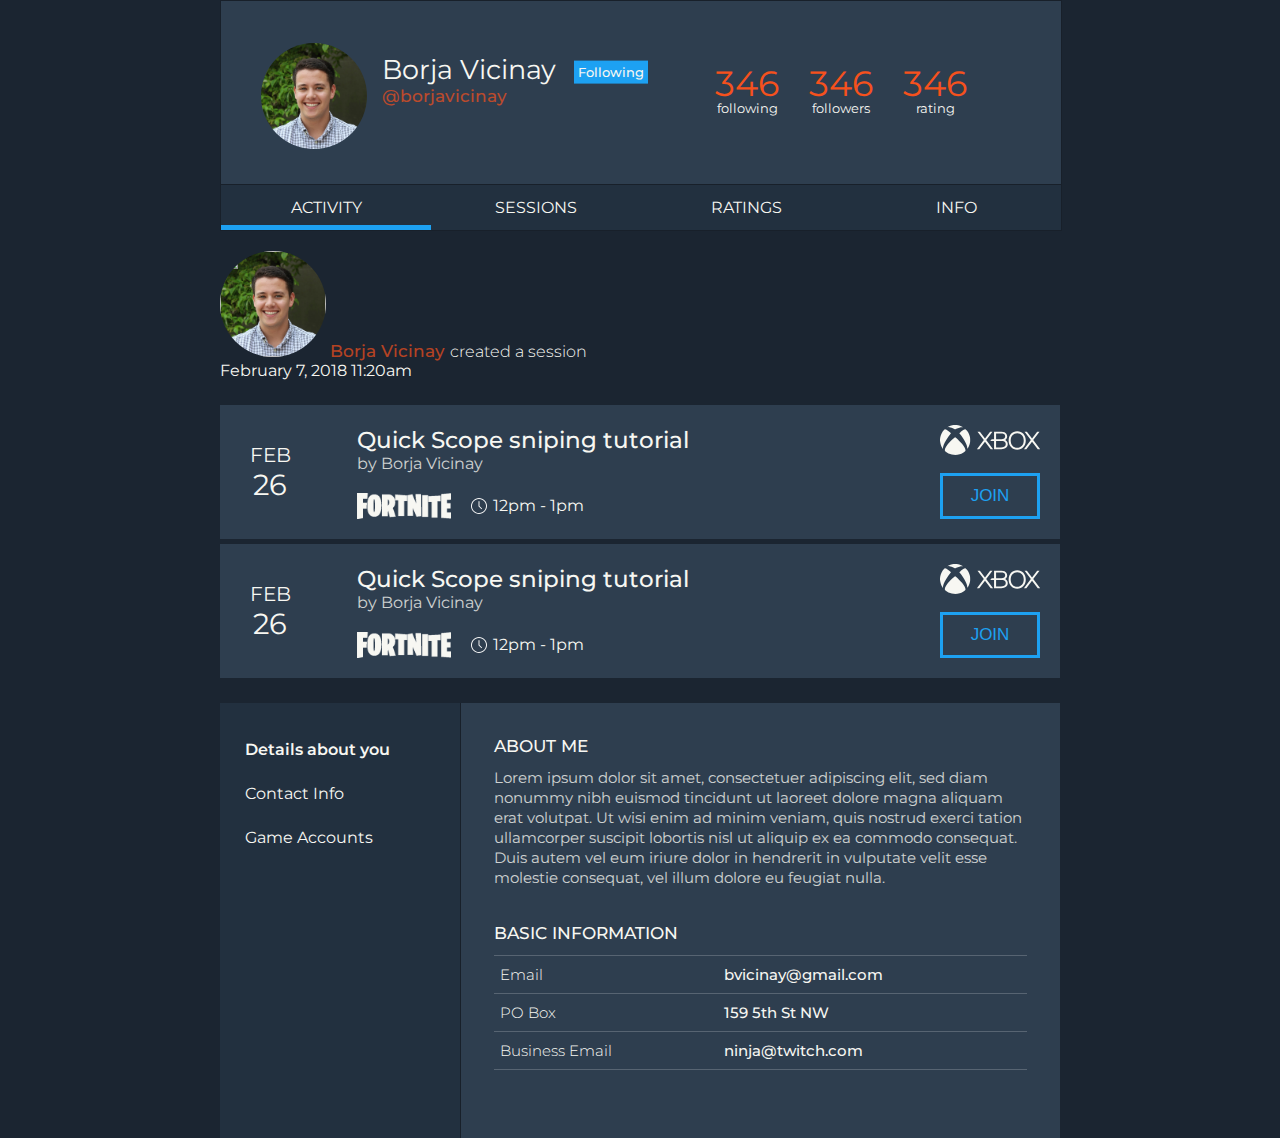
==== profile/profile.html @ 79396b22 "Fixed game session card" ====
<!doctype html>
<html>
<head>
<meta charset="utf-8">
<link rel="stylesheet" href="profile.css" type="text/css">
<link href="https://fonts.googleapis.com/css?family=Roboto:300,400,500,700" rel="stylesheet">
<link href="https://fonts.googleapis.com/css?family=Montserrat:300,400,500,600" rel="stylesheet">
<title>Profile</title>
</head>

<body id="profile-header">
<div id="header">
    <div id="overview">
        <div class="headshot"></div>
        <div id="basic-details"> <span class="name">Borja Vicinay</span>
            <div class="following-btn">Following</div>
            <br>
            <span class="username">@borjavicinay</span> </div>
        <div id="user-stats">
            <div class="stat-item"><span id="following" class="stat">346</span><br>
                <label>following</label>
            </div>
            <div class="stat-item"><span id="followers" class="stat">346</span><br>
                <label>followers</label>
            </div>
            <div class="stat-item"><span id="rating" class="stat">346</span><br>
                <label>rating</label>
            </div>
        </div>
    </div>
    <div id="tabs">
        <div class="tab tab-active">Activity</div>
        <div class="tab">Sessions</div>
        <div class="tab">Ratings</div>
        <div class="tab">Info</div>
    </div>
</div>
<div class="section" id="activity">
    <div class="activity-card">
        <div class="card-header">
           <img src="PROFILE PIC" class="headshot" alt="">
           <span class="title"><a class="username">Borja Vicinay </a> created a session</span><br>
           <span class="timestamp">February 7, 2018  11:20am</span>
        </div>
        
    </div>
</div>

<div class="section" id="sessions">
    <div class="session-card">
       <div class="date-area">
           <span class="month">Feb</span>
           <span class="day">26</span>
       </div>
       <div class="main-area">
           <span class="title">Quick Scope sniping tutorial</span><br>
           <span class="user">by Borja Vicinay</span>
           <div class="rating"></div>
           <div class="bottom-details">
               <img src="fortnite_logo.png" alt=""><div class="time"><img src="clock.svg" alt=""><span>12pm - 1pm</span> </div>
           </div>
       </div>
       <div class="join-area">
           <img src="xbox_logo.svg" alt="">
           <button>Join</button>
       </div>
    </div>
    <div class="session-card">
       <div class="date-area">
           <span class="month">Feb</span>
           <span class="day">26</span>
       </div>
       <div class="main-area">
           <span class="title">Quick Scope sniping tutorial</span><br>
           <span class="user">by Borja Vicinay</span>
           <div class="rating"></div>
           <div class="bottom-details">
               <img src="fortnite_logo.png" alt=""><div class="time"><img src="clock.svg" alt=""><span>12pm - 1pm</span> </div>
           </div>
       </div>
       <div class="join-area">
           <img src="xbox_logo.svg" alt="">
           <button>Join</button>
       </div>
    </div>
</div>
<div class="section" id="info">
    <div class="sidemenu">
        <a id="details-btn" class="menu-active" onclick="menuShow(this.id)">Details about you</a>
        <a id="contact-info-btn" onclick="menuShow(this.id)">Contact Info</a>
        <a id="game-accounts-btn" onclick="menuShow(this.id)">Game Accounts</a>
    </div>
    <div class="content-card" id="details">
        <div class="segment">
            <span class="title">About Me</span>
            <p>Lorem ipsum dolor sit amet, consectetuer adipiscing elit, sed diam nonummy nibh euismod tincidunt ut laoreet dolore magna aliquam erat volutpat. Ut wisi enim ad minim veniam, quis nostrud exerci tation ullamcorper suscipit lobortis nisl ut aliquip ex ea commodo consequat. Duis autem vel eum iriure dolor in hendrerit in vulputate velit esse molestie consequat, vel illum dolore eu feugiat nulla.</p>
        </div>
        <div class="segment">
            <span class="title">Basic Information</span>
            <table>
                <tbody>
                    <tr>
                        <td>Email</td>
                        <td>bvicinay@gmail.com</td>
                    </tr>
                    <tr>
                        <td>PO Box</td>
                        <td>159 5th St NW</td>
                    </tr>
                    <tr>
                        <td>Business Email</td>
                        <td>ninja@twitch.com</td>
                    </tr>
                </tbody>
            </table>
        </div>
    </div>
    <div class="content-card hide" id="contact-info">
        <div class="segment">
            <span class="title">Contact</span>
            <table>
                <tbody>
                    <tr>
                        <td>Date of Birth</td>
                        <td>04/16/1998</td>
                    </tr>
                    <tr>
                        <td>Age</td>
                        <td>19</td>
                    </tr>
                    <tr>
                        <td>Gender</td>
                        <td>Male</td>
                    </tr>
                    <tr>
                        <td>Time Zone</td>
                        <td>US East (EST)</td>
                    </tr>
                </tbody>
            </table>
        </div>
        <div class="segment">
            <span class="title">Social</span>
            <table>
                <tbody>
                    <tr>
                        <td>Twitch</td>
                        <td>Borja Vicinay</td>
                    </tr>
                    <tr>
                        <td>Youtube</td>
                        <td>Fortnite Streaming</td>
                    </tr>
                    <tr>
                        <td>Twitter</td>
                        <td>@bvicinay</td>
                    </tr>
                </tbody>
            </table>
        </div>
    </div>
        <div class="content-card hide" id="game-accounts">
        <div class="segment">
            <span class="title">Accounts</span>
            <p>Account card here</p>
            <p>Account card here</p>
            <p>Account card here</p>
        </div>
    </div>
</div>
<script type="text/javascript">
    // About Section Sidemenu script
    var currSection = "details";
    function menuShow(btnId) {
        var id = btnId.substring(0, btnId.length-4);
        console.log(id);
        document.getElementById(currSection).classList.add("hide");
        document.getElementById(currSection + "-btn").classList.remove("menu-active");
        document.getElementById(id).classList.remove("hide");
        document.getElementById(btnId).classList.add("menu-active");
        currSection = id;        
    }
</script>
</body>

</html>
---- profile/profile.css ----
@charset "utf-8";
/* CSS Document */

* {
    border: 0px red solid;
}

body {
    background-color: #1B2531;
    color: #F7F7F2;
    font-family: "Montserrat", sans-serif;
}

#profile-header {
    margin: 0px auto;
    width: 840px;
    
}
#profile-header #overview {
    width: 100%;
    display: flex;
    flex-direction: row;
    flex-wrap: nowrap;
    justify-content: flex-start;
    background-color: #2E3E4F;
    border: 1px #18202A solid;
    
}

#profile-header #overview .headshot {
    margin: 42px 15px 35px 40px;
    display: inline-block;
    order: 0;
    
}
#profile-header #overview #basic-details{
    order: 1;
    margin-top: 52px;
}

#profile-header #overview #user-stats {
    order: 2;
    display: inline-block;
    align-self: center;
    padding: 0px 20px;
    margin-left: 30px;
}
.stat-item {
    display: inline-block;
    margin: 0px 10px;
    width: 70px;
    height: auto;
}
.stat-item .stat {
    font-size: 35px;
    color: #F6511D;
    text-align: center;
    width: 100%;
    display: inline-block;
    
}
.stat-item label {
    font-size: 13px;
    text-align: center;
    position: relative;
    top: -7px;
    width: 100%;
    display: inline-block;
}
.name {
    font-size: 27px;
    margin-right: 10px;
}
.username {
    font-size: 17px;
    font-weight: 500;
    opacity: 0.7;
}

.headshot {
    width: 106px;
    height: 106px;
    border-radius: 53px;
    background-image: url(Jason%20Davis%20headshot.jpg);
    background-size: contain;
}
.following-btn {
    padding: 5px;
    color: #F7F7F2;
    font-weight: 500;
    display: inline-block;
    background-color: #1DA1F2;
    margin: 0px 5px;
    zoom: 0.8;
    transform: translateY(-3px);
}

#profile-header #tabs {
    width: 100%;
    height: 45px;
    background-color: #22303F;
    border: 1px #18202A solid;
    border-top: 0px black solid;
    display: flex;
    justify-content: space-between;
}
.tab {
    display: block;
    text-transform: uppercase;
    width: 210px;
    height: 45px;
    text-align: center;
    line-height: 45px;
    vertical-align: middle;
}
.tab-active {
    /**outline: 5px #1DA1F2 solid;
    outline-offset: -5px;*/
    box-shadow: inset 0px -5px 0px 0px #1DA1F2;
}
.section {
    margin-top: 20px;
    background-color: transparent;
    width: 840px;
    border: 0px #18202A solid;
    overflow: hidden;
    
}
#info {
    display: flex;
    background-color: #2E3E4F;
}
.sidemenu {
    width: 240px;
    background-color: #22303F;
    border-right: 1px #18202A solid;
    padding: 17px 0px;
    order: 0;
}
.sidemenu a {
    display: block;
    padding: 5px 25px;
    cursor: pointer;
    margin: 15px 0px;

}
.menu-active {
    font-weight: 600;
    
}
.content-card {
    padding: 33px;
    width: 533px;
    display: inline-block;
    order: 1;
}
.segment {
    padding: 0px 0px 35px 0px;
    
}
.segment .title {
    text-transform: uppercase;
    font-size: 17px;
    display: block;
    margin-bottom: 12px;
    font-weight: 500;
}
.segment p {
    font-size:15px;
    opacity: 0.8;
    margin: 0px 0px;
    line-height: 20px;
}
table {
    width: 100%;
    border-collapse: collapse;
    font-size: 15px;
}
table td {
    border-top: 0.2px rgba(255,255,255, 0.2) solid;
    border-bottom: 0.2px rgba(255,255,255, 0.2) solid;
    padding: 9px 6px;
}
table td:first-child {
    font-weight: 300;
}
table td:nth-child(2) {
    font-weight:500;
}
.hide {
    display: none;
}
.session-card {
    height: auto;
    width: 100%;
    background-color: #2E3E4F;
    border: #2E3E4F;
    display: flex;
    flex-direction: row;
    padding: 20px;
    justify-content: space-between;
    align-items: center;
    margin: 5px 0px;
    box-sizing: border-box;
    
}
.session-card>div {
    border: 0px red solid;
}
.date-area {
    width: 60px;
    margin-right: 10px;
    height: 58px;
}
.date-area .month {
    text-transform: uppercase;
    font-size: 20px;
    display: block;
    text-align: center;
}
.date-area .day {
    display:block;
    font-size: 29px;
    text-align: center;
}

.session-card .title {
    font-size: 23px;
    font-weight: 500;
}
.session-card .user {
    font-size: 16px;
    opacity: 0.8;
}
.session-card .main-area {
    width: 67%;
}
.session-card button {
    border: 3px #1DA1F2 solid;
    padding: 10px 15px;
    text-transform: uppercase;
    background-color: transparent;
    color: #1DA1F2;
    font-weight: 500;
    font-size: 17px;
}
.session-card .bottom-details {
    margin-top: 20px;
    display: flex;
    align-items: center;
}
.session-card .bottom-details img {
    height: 26px;
    display: inline-block;
    opacity: 1;
    
}
.session-card .bottom-details .time {
    display: inline-flex;
    align-items: center;
    margin-left: 20px;
}
.session-card .bottom-details .time img  {
    float: left;
    height: 16px;
    margin-right: 6px;
}
.session-card .bottom-details .time span {
    float: left;
}
.session-card .join-area {
    display: flex;
    flex-direction: column;
    justify-content: space-between;
    height: 94px;
}
.session-card .join-area img {
    width: 100px;
}
.activity-card .title {
    font-weight: 300;
}
.username {
    color: #F6511D;
    font-weight: 500;
}
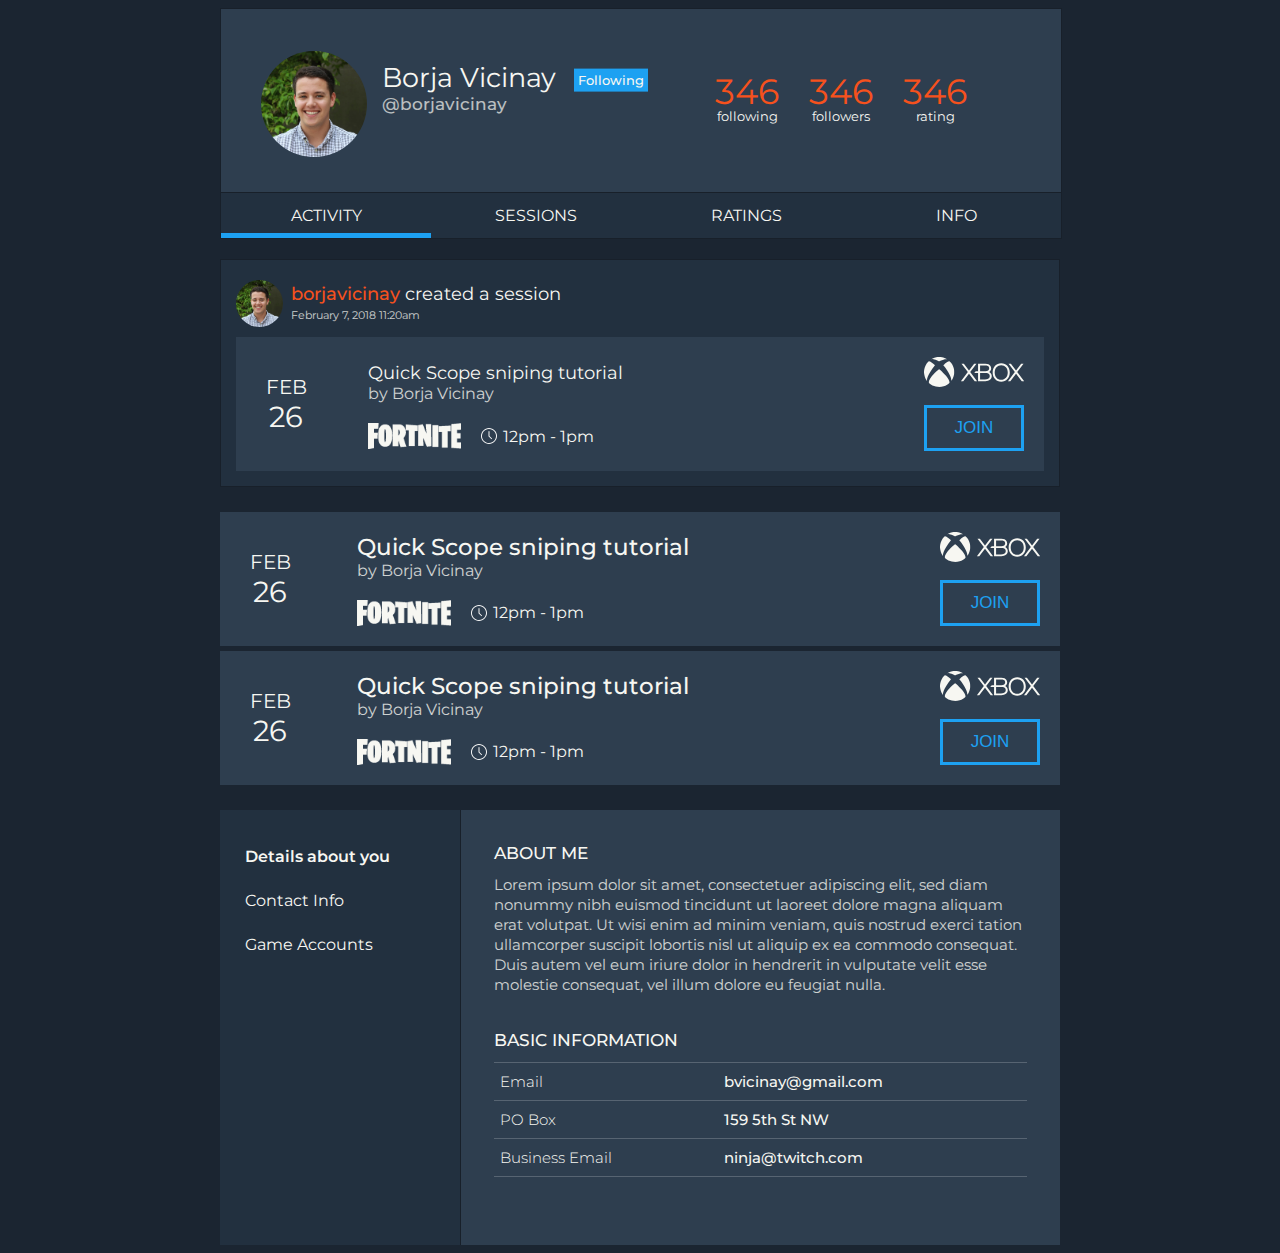
==== commit 0788ad2f: "Finished activity card" ====
--- a/profile/profile.html
+++ b/profile/profile.html
@@ -10,8 +10,7 @@
 
 <body id="profile-header">
 <div id="header">
-    <div id="overview">
-        <div class="headshot"></div>
+    <div id="overview"><img src="Jason Davis headshot.jpg" alt="" class="headshot">
         <div id="basic-details"> <span class="name">Borja Vicinay</span>
             <div class="following-btn">Following</div>
             <br>
@@ -37,66 +36,58 @@
 </div>
 <div class="section" id="activity">
     <div class="activity-card">
-        <div class="card-header">
-           <img src="PROFILE PIC" class="headshot" alt="">
-           <span class="title"><a class="username">Borja Vicinay </a> created a session</span><br>
-           <span class="timestamp">February 7, 2018  11:20am</span>
+        <div class="card-header"> <img src="Jason Davis headshot.jpg" class="headshot" alt=""> <span class="title"><a class="username">borjavicinay</a> created a session</span><br>
+            <span class="timestamp">February 7, 2018  11:20am</span> </div>
+        <div class="session-card">
+            <div class="date-area"> <span class="month">Feb</span> <span class="day">26</span> </div>
+            <div class="main-area"> <span class="title">Quick Scope sniping tutorial</span><br>
+                <span class="user">by Borja Vicinay</span>
+                <div class="rating"></div>
+                <div class="bottom-details"> <img src="fortnite_logo.png" alt="">
+                    <div class="time"><img src="clock.svg" alt=""><span>12pm - 1pm</span> </div>
+                </div>
+            </div>
+            <div class="join-area"> <img src="xbox_logo.svg" alt="">
+                <button>Join</button>
+            </div>
         </div>
-        
     </div>
 </div>
-
 <div class="section" id="sessions">
     <div class="session-card">
-       <div class="date-area">
-           <span class="month">Feb</span>
-           <span class="day">26</span>
-       </div>
-       <div class="main-area">
-           <span class="title">Quick Scope sniping tutorial</span><br>
-           <span class="user">by Borja Vicinay</span>
-           <div class="rating"></div>
-           <div class="bottom-details">
-               <img src="fortnite_logo.png" alt=""><div class="time"><img src="clock.svg" alt=""><span>12pm - 1pm</span> </div>
-           </div>
-       </div>
-       <div class="join-area">
-           <img src="xbox_logo.svg" alt="">
-           <button>Join</button>
-       </div>
+        <div class="date-area"> <span class="month">Feb</span> <span class="day">26</span> </div>
+        <div class="main-area"> <span class="title">Quick Scope sniping tutorial</span><br>
+            <span class="user">by Borja Vicinay</span>
+            <div class="rating"></div>
+            <div class="bottom-details"> <img src="fortnite_logo.png" alt="">
+                <div class="time"><img src="clock.svg" alt=""><span>12pm - 1pm</span> </div>
+            </div>
+        </div>
+        <div class="join-area"> <img src="xbox_logo.svg" alt="">
+            <button>Join</button>
+        </div>
     </div>
     <div class="session-card">
-       <div class="date-area">
-           <span class="month">Feb</span>
-           <span class="day">26</span>
-       </div>
-       <div class="main-area">
-           <span class="title">Quick Scope sniping tutorial</span><br>
-           <span class="user">by Borja Vicinay</span>
-           <div class="rating"></div>
-           <div class="bottom-details">
-               <img src="fortnite_logo.png" alt=""><div class="time"><img src="clock.svg" alt=""><span>12pm - 1pm</span> </div>
-           </div>
-       </div>
-       <div class="join-area">
-           <img src="xbox_logo.svg" alt="">
-           <button>Join</button>
-       </div>
+        <div class="date-area"> <span class="month">Feb</span> <span class="day">26</span> </div>
+        <div class="main-area"> <span class="title">Quick Scope sniping tutorial</span><br>
+            <span class="user">by Borja Vicinay</span>
+            <div class="rating"></div>
+            <div class="bottom-details"> <img src="fortnite_logo.png" alt="">
+                <div class="time"><img src="clock.svg" alt=""><span>12pm - 1pm</span> </div>
+            </div>
+        </div>
+        <div class="join-area"> <img src="xbox_logo.svg" alt="">
+            <button>Join</button>
+        </div>
     </div>
 </div>
 <div class="section" id="info">
-    <div class="sidemenu">
-        <a id="details-btn" class="menu-active" onclick="menuShow(this.id)">Details about you</a>
-        <a id="contact-info-btn" onclick="menuShow(this.id)">Contact Info</a>
-        <a id="game-accounts-btn" onclick="menuShow(this.id)">Game Accounts</a>
-    </div>
+    <div class="sidemenu"> <a id="details-btn" class="menu-active" onclick="menuShow(this.id)">Details about you</a> <a id="contact-info-btn" onclick="menuShow(this.id)">Contact Info</a> <a id="game-accounts-btn" onclick="menuShow(this.id)">Game Accounts</a> </div>
     <div class="content-card" id="details">
-        <div class="segment">
-            <span class="title">About Me</span>
+        <div class="segment"> <span class="title">About Me</span>
             <p>Lorem ipsum dolor sit amet, consectetuer adipiscing elit, sed diam nonummy nibh euismod tincidunt ut laoreet dolore magna aliquam erat volutpat. Ut wisi enim ad minim veniam, quis nostrud exerci tation ullamcorper suscipit lobortis nisl ut aliquip ex ea commodo consequat. Duis autem vel eum iriure dolor in hendrerit in vulputate velit esse molestie consequat, vel illum dolore eu feugiat nulla.</p>
         </div>
-        <div class="segment">
-            <span class="title">Basic Information</span>
+        <div class="segment"> <span class="title">Basic Information</span>
             <table>
                 <tbody>
                     <tr>
@@ -116,8 +107,7 @@
         </div>
     </div>
     <div class="content-card hide" id="contact-info">
-        <div class="segment">
-            <span class="title">Contact</span>
+        <div class="segment"> <span class="title">Contact</span>
             <table>
                 <tbody>
                     <tr>
@@ -139,8 +129,7 @@
                 </tbody>
             </table>
         </div>
-        <div class="segment">
-            <span class="title">Social</span>
+        <div class="segment"> <span class="title">Social</span>
             <table>
                 <tbody>
                     <tr>
@@ -159,9 +148,8 @@
             </table>
         </div>
     </div>
-        <div class="content-card hide" id="game-accounts">
-        <div class="segment">
-            <span class="title">Accounts</span>
+    <div class="content-card hide" id="game-accounts">
+        <div class="segment"><span class="title">Accounts</span>
             <p>Account card here</p>
             <p>Account card here</p>
             <p>Account card here</p>
@@ -182,5 +170,4 @@
     }
 </script>
 </body>
-
 </html>
--- a/profile/profile.css
+++ b/profile/profile.css
@@ -11,12 +11,12 @@
     font-family: "Montserrat", sans-serif;
 }
 
-#profile-header {
+#header {
     margin: 0px auto;
     width: 840px;
     
 }
-#profile-header #overview {
+#header #overview {
     width: 100%;
     display: flex;
     flex-direction: row;
@@ -27,18 +27,20 @@
     
 }
 
-#profile-header #overview .headshot {
+#header #overview .headshot {
     margin: 42px 15px 35px 40px;
     display: inline-block;
     order: 0;
-    
-}
-#profile-header #overview #basic-details{
+    width: 106px;
+    height: 106px;
+    
+}
+#header #overview #basic-details{
     order: 1;
     margin-top: 52px;
 }
 
-#profile-header #overview #user-stats {
+#header #overview #user-stats {
     order: 2;
     display: inline-block;
     align-self: center;
@@ -71,18 +73,14 @@
     font-size: 27px;
     margin-right: 10px;
 }
-.username {
+#header .username {
     font-size: 17px;
     font-weight: 500;
     opacity: 0.7;
 }
 
 .headshot {
-    width: 106px;
-    height: 106px;
-    border-radius: 53px;
-    background-image: url(Jason%20Davis%20headshot.jpg);
-    background-size: contain;
+    border-radius: 50%;    
 }
 .following-btn {
     padding: 5px;
@@ -119,7 +117,7 @@
     box-shadow: inset 0px -5px 0px 0px #1DA1F2;
 }
 .section {
-    margin-top: 20px;
+    margin: 20px auto 0px auto;
     background-color: transparent;
     width: 840px;
     border: 0px #18202A solid;
@@ -277,11 +275,37 @@
 .session-card .join-area img {
     width: 100px;
 }
+.activity-card {
+    background-color: #22303F;
+    border: 1px #18202A solid;
+    padding: 10px 15px;
+}
+.activity-card .card-header {
+    margin: 10px 0px;
+    height: 47px;
+}
 .activity-card .title {
-    font-weight: 300;
-}
-.username {
+    font-weight: 400;
+    font-size: 18px;
+    display: inline-block;
+    margin-top:3px;
+}
+.activity-card .username {
     color: #F6511D;
     font-weight: 500;
 }
-
+.activity-card .timestamp {
+    font-size: 11px;
+    font-weight: 400;
+    opacity: 0.8;
+    transform: translateY(-1px);
+    display: inline-block;
+}
+.activity-card .headshot {
+    height:47px;
+    width:47px;
+    display: block;
+    float:left;
+    margin-right: 8px;
+}
+
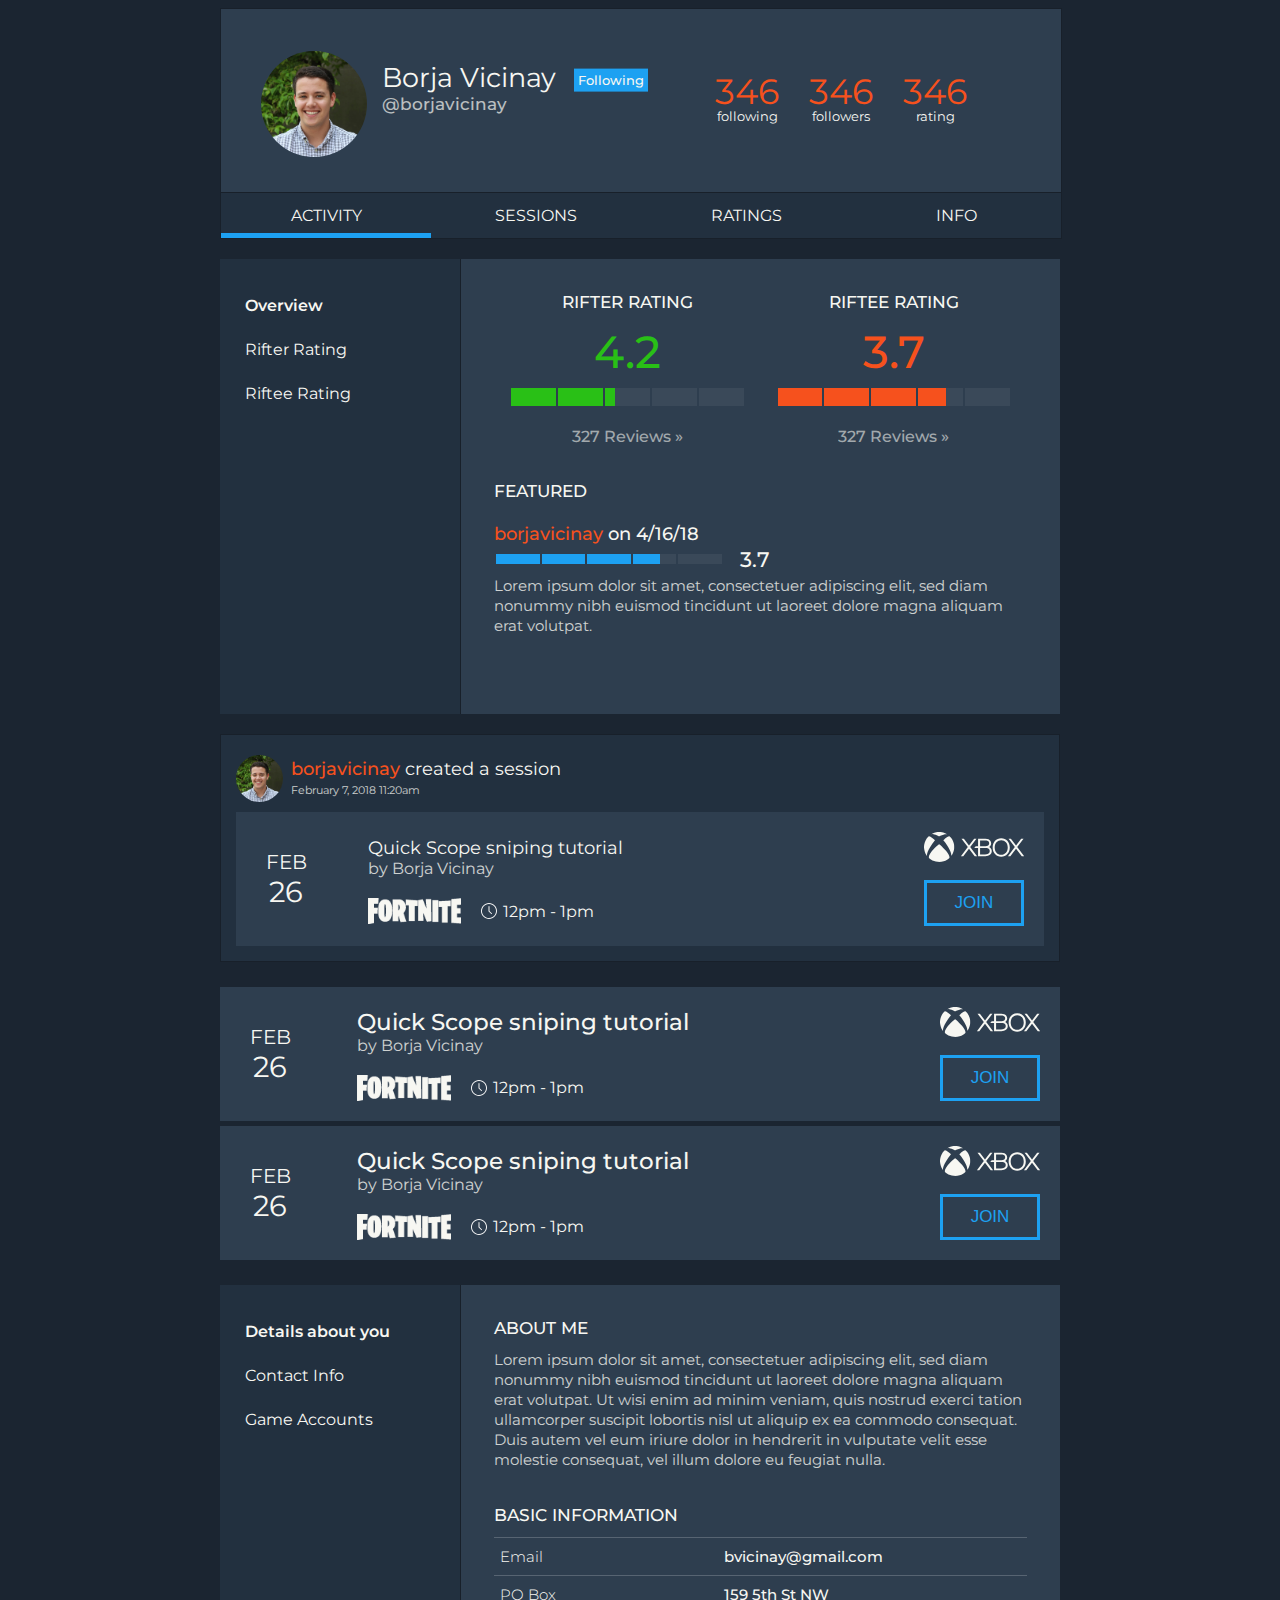
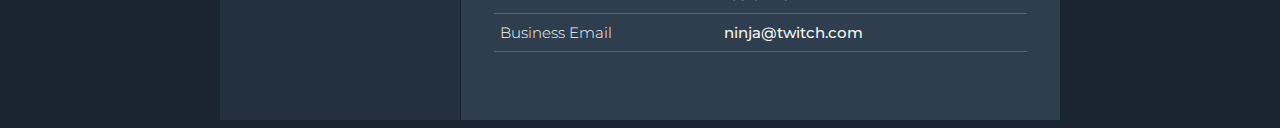
==== commit c782e99a: "Ratings page" ====
--- a/profile/profile.html
+++ b/profile/profile.html
@@ -28,10 +28,74 @@
         </div>
     </div>
     <div id="tabs">
-        <div class="tab tab-active">Activity</div>
-        <div class="tab">Sessions</div>
-        <div class="tab">Ratings</div>
-        <div class="tab">Info</div>
+        <div href="#activity" class="tab tab-active">Activity</div>
+        <div href="#sessions" class="tab">Sessions</div>
+        <div href="#ratings" class="tab">Ratings</div>
+        <div href="#info" class="tab">Info</div>
+    </div>
+</div>
+<div class="section" id="ratings">
+    <div class="sidemenu"> <a id="details-btn" class="menu-active" onclick="menuShow(this.id)">Overview</a> <a id="contact-info-btn" onclick="menuShow(this.id)">Rifter Rating</a> <a id="game-accounts-btn" onclick="menuShow(this.id)">Riftee Rating</a> </div>
+    <div class="content-card" id="details">
+        <div class="segment" id="overall-ratings">
+            <div class="rating-feature"> <span class="title">Rifter Rating</span>
+               <span class="big-score green">4.2</span>
+                <div class="rating-bar"> <span class="score green" >3.7</span>
+                    <div class="shadow"></div>
+                    <div class="fill green-bck" style="width: 45%;"></div>
+                    <table border="1">
+                        <tbody>
+                            <tr>
+                                <td></td>
+                                <td></td>
+                                <td></td>
+                                <td></td>
+                                <td></td>
+                            </tr>
+                        </tbody>
+                    </table>
+                </div>
+                <a href="" class="reviews-shortcut">327 Reviews »</a> </div>
+            <div class="rating-feature"> <span class="title">Riftee Rating</span>
+               <span class="big-score orange">3.7</span>
+                <div class="rating-bar"> <span class="score">3.7</span>
+                    <div class="shadow"></div>
+                    <div class="fill orange-bck" style="width: 72%;"></div>
+                    <table border="1">
+                        <tbody>
+                            <tr>
+                                <td></td>
+                                <td></td>
+                                <td></td>
+                                <td></td>
+                                <td></td>
+                            </tr>
+                        </tbody>
+                    </table>
+                </div>
+                <a href="" class="reviews-shortcut">327 Reviews »</a> </div>
+        </div>
+        <div class="segment"><span class="title">Featured</span>
+            <div class="rating-card">
+                <div class="card-header"><a class="username">borjavicinay</a> on <span class="timestamp">4/16/18</span></div>
+                <div class="rating-bar"> <span class="score">3.7</span>
+                    <div class="shadow"></div>
+                    <div class="fill" style="width: 72%"></div>
+                    <table border="1">
+                        <tbody>
+                            <tr>
+                                <td></td>
+                                <td></td>
+                                <td></td>
+                                <td></td>
+                                <td></td>
+                            </tr>
+                        </tbody>
+                    </table>
+                </div>
+                <p>Lorem ipsum dolor sit amet, consectetuer adipiscing elit, sed diam nonummy nibh euismod tincidunt ut laoreet dolore magna aliquam erat volutpat.</p>
+            </div>
+        </div>
     </div>
 </div>
 <div class="section" id="activity">
@@ -161,7 +225,6 @@
     var currSection = "details";
     function menuShow(btnId) {
         var id = btnId.substring(0, btnId.length-4);
-        console.log(id);
         document.getElementById(currSection).classList.add("hide");
         document.getElementById(currSection + "-btn").classList.remove("menu-active");
         document.getElementById(id).classList.remove("hide");
--- a/profile/profile.css
+++ b/profile/profile.css
@@ -122,9 +122,12 @@
     width: 840px;
     border: 0px #18202A solid;
     overflow: hidden;
-    
-}
-#info {
+    display: block  
+}
+.section .active {
+    display: block;
+}
+#info, #ratings {
     display: flex;
     background-color: #2E3E4F;
 }
@@ -308,4 +311,105 @@
     float:left;
     margin-right: 8px;
 }
-
+.rating-card {
+    border: 0px gray solid;
+    padding: 10px 0px;
+}
+.rating-card .card-header {
+    font-weight: 500;
+    font-size: 18px;    
+}
+.rating-card .card-header .username {
+    color: #F6511D;
+    
+}
+.rating-card p {
+    padding-top: 5px;
+}
+.rating-bar {
+    width: 230px;
+    height: 12px;
+    margin: 7px 0px;
+}
+
+.rating-bar .shadow {
+    width: 100%;
+    height: 100%;
+    background-color: rgba(255, 255, 255, 0.06); 
+}
+.rating-bar .fill {
+    max-width: 100%;
+    min-width: 0%;
+    height: 100%;
+    background-color: #1DA1F2;
+    position: relative;
+    top: -100%;
+    
+}
+.rating-bar table {
+    width: 100%;
+    height: 100%;
+    position: relative;
+    top: -200%;
+}
+.rating-bar table td {
+    border: 2px #2E3E4F solid;
+}
+.rating-bar .score {
+    display: inline-block;
+    float: right;
+    height: 100%;
+    overflow: visible;
+    text-align: right;
+    font-size: 21px;
+    line-height: 100%;
+    vertical-align: middle;
+    font-weight: 500;
+    transform: translate(46px,-3px);
+}
+#overall-ratings {
+    display: flex;
+    justify-content: space-around;
+}
+.rating-feature {
+    width: 50%;
+    padding: 0px 15px;  
+    
+}
+.orange {
+    color: #F6511D
+}
+.green {
+    color: #29C016;
+}
+.green-bck {
+    background-color: #29C016 !important;
+}
+.orange-bck {
+    background-color: #F6511D !important;
+}
+.rating-feature>* {
+    text-align: center;
+    display: inline-block;
+    width: 100%;
+    box-sizing: border-box;
+    
+}
+.rating-feature .rating-bar .score {
+    display: none; /*Use big score instead*/
+    
+}
+.rating-feature .big-score {
+    font-size: 45px;
+    font-weight: 500;
+}
+.rating-feature .rating-bar {
+    height: 20px !important;
+}
+.rating-feature .reviews-shortcut {
+    color: #F7F7F2;
+    opacity: 0.58;
+    font-weight: 500;
+    text-decoration: none;
+    margin-top: 10px;
+}
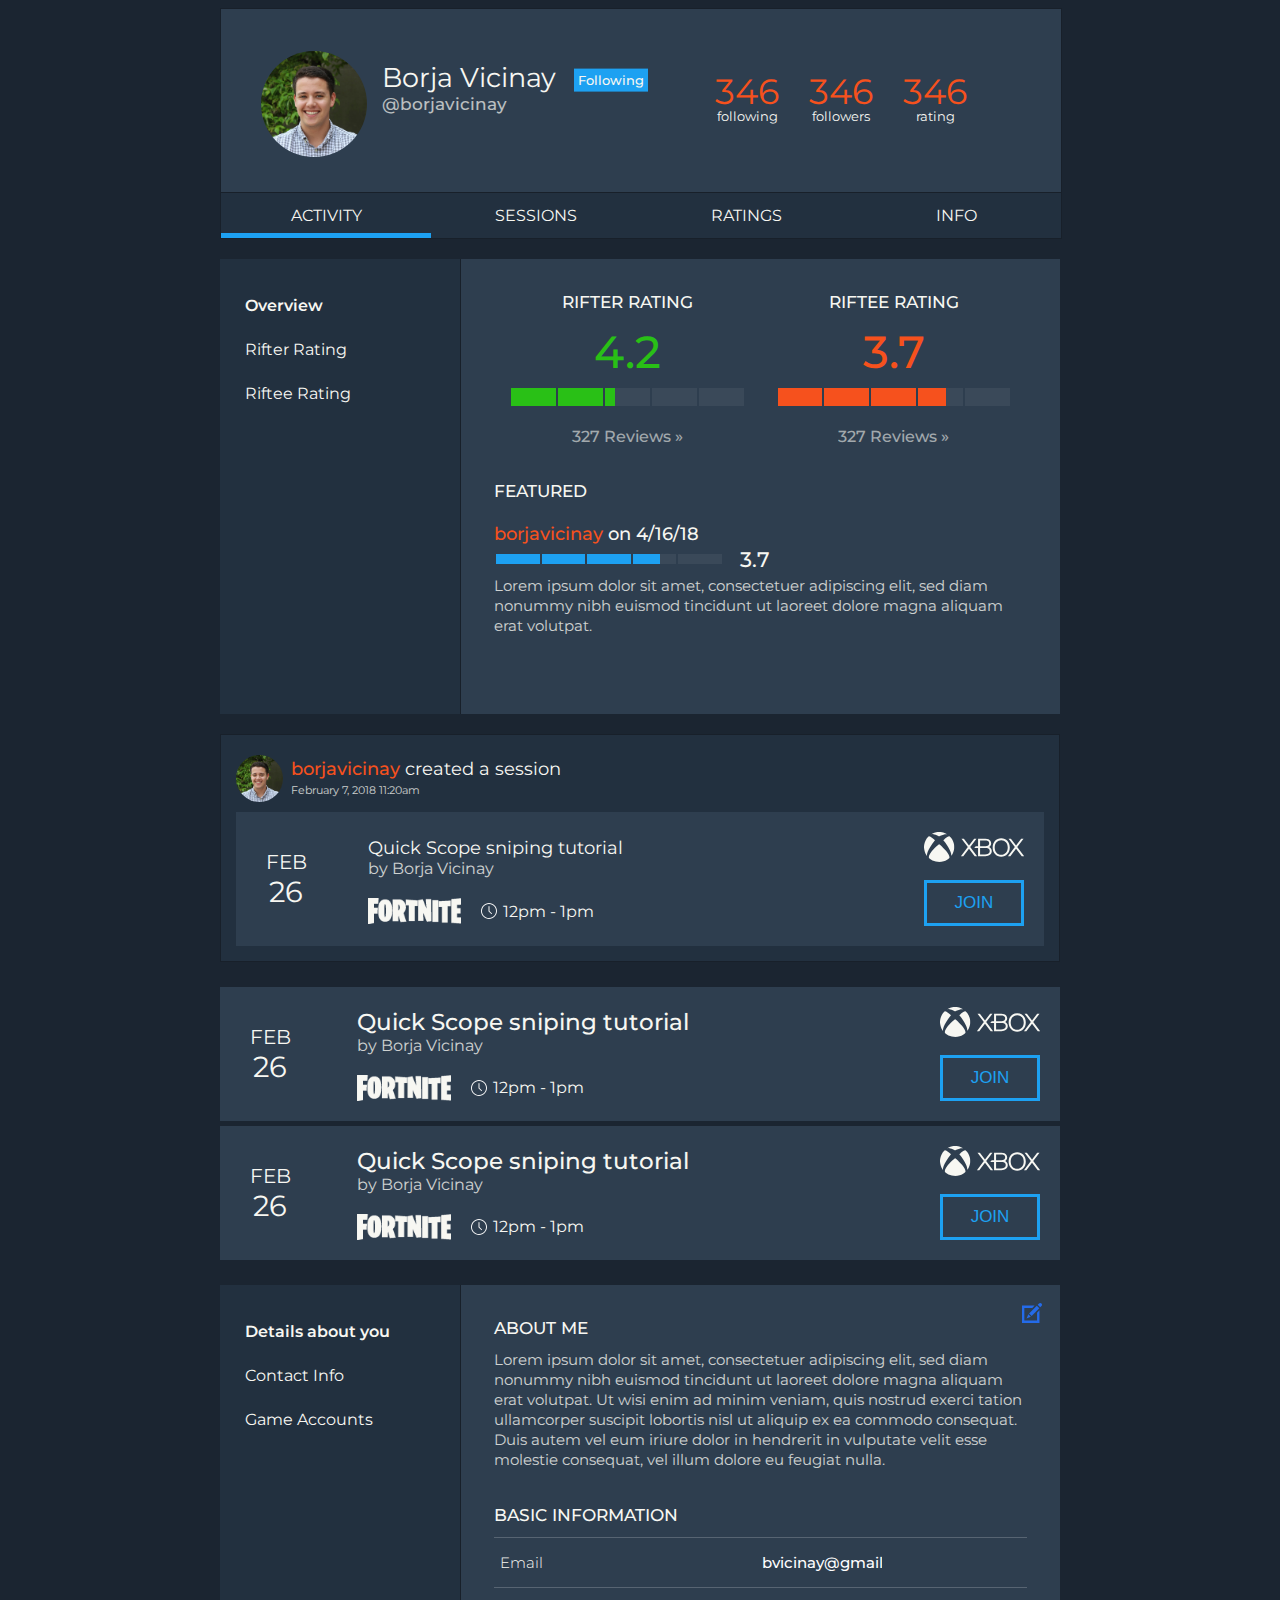
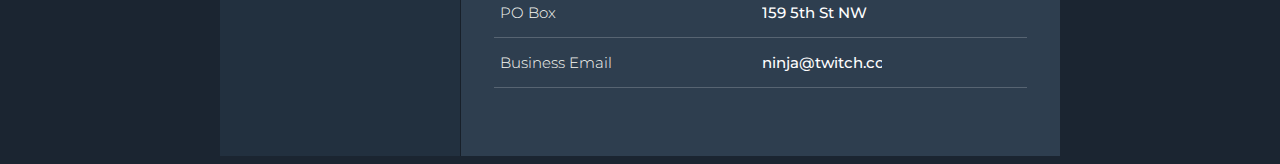
==== commit 4cbb8067: "added profile info edit functionality" ====
--- a/profile/profile.html
+++ b/profile/profile.html
@@ -5,6 +5,7 @@
 <link rel="stylesheet" href="profile.css" type="text/css">
 <link href="https://fonts.googleapis.com/css?family=Roboto:300,400,500,700" rel="stylesheet">
 <link href="https://fonts.googleapis.com/css?family=Montserrat:300,400,500,600" rel="stylesheet">
+<script src="scripts.js"></script>
 <title>Profile</title>
 </head>
 
@@ -36,7 +37,7 @@
 </div>
 <div class="section" id="ratings">
     <div class="sidemenu"> <a id="details-btn" class="menu-active" onclick="menuShow(this.id)">Overview</a> <a id="contact-info-btn" onclick="menuShow(this.id)">Rifter Rating</a> <a id="game-accounts-btn" onclick="menuShow(this.id)">Riftee Rating</a> </div>
-    <div class="content-card" id="details">
+    <div class="content-card">
         <div class="segment" id="overall-ratings">
             <div class="rating-feature"> <span class="title">Rifter Rating</span>
                <span class="big-score green">4.2</span>
@@ -156,39 +157,39 @@
                 <tbody>
                     <tr>
                         <td>Email</td>
-                        <td>bvicinay@gmail.com</td>
+                        <td><input type="text" value="bvicinay@gmail.com"></td>
                     </tr>
                     <tr>
                         <td>PO Box</td>
-                        <td>159 5th St NW</td>
+                        <td><input type="text" value="159 5th St NW"></td>
                     </tr>
                     <tr>
                         <td>Business Email</td>
-                        <td>ninja@twitch.com</td>
+                        <td><input type="text" value="ninja@twitch.com"></td>
                     </tr>
                 </tbody>
             </table>
         </div>
     </div>
     <div class="content-card hide" id="contact-info">
-        <div class="segment"> <span class="title">Contact</span>
+        <div class="segment"><span class="title">Contact</span>
             <table>
                 <tbody>
                     <tr>
                         <td>Date of Birth</td>
-                        <td>04/16/1998</td>
+                        <td><input type="text" value="04/16/1998"></td>
                     </tr>
                     <tr>
                         <td>Age</td>
-                        <td>19</td>
+                        <td class="not-editable">19</td>
                     </tr>
                     <tr>
                         <td>Gender</td>
-                        <td>Male</td>
+                        <td><input type="text" value="Male"></td>
                     </tr>
                     <tr>
                         <td>Time Zone</td>
-                        <td>US East (EST)</td>
+                        <td><input type="text" value="US East (EST)"></td>
                     </tr>
                 </tbody>
             </table>
@@ -198,15 +199,15 @@
                 <tbody>
                     <tr>
                         <td>Twitch</td>
-                        <td>Borja Vicinay</td>
+                        <td class="not-editable">Borja Vicinay</td>
                     </tr>
                     <tr>
                         <td>Youtube</td>
-                        <td>Fortnite Streaming</td>
+                        <td class="not-editable">Fortnite Streaming</td>
                     </tr>
                     <tr>
                         <td>Twitter</td>
-                        <td>@bvicinay</td>
+                        <td class="not-editable">@bvicinay</td>
                     </tr>
                 </tbody>
             </table>
@@ -214,23 +215,22 @@
     </div>
     <div class="content-card hide" id="game-accounts">
         <div class="segment"><span class="title">Accounts</span>
-            <p>Account card here</p>
-            <p>Account card here</p>
-            <p>Account card here</p>
-        </div>
-    </div>
-</div>
-<script type="text/javascript">
-    // About Section Sidemenu script
-    var currSection = "details";
-    function menuShow(btnId) {
-        var id = btnId.substring(0, btnId.length-4);
-        document.getElementById(currSection).classList.add("hide");
-        document.getElementById(currSection + "-btn").classList.remove("menu-active");
-        document.getElementById(id).classList.remove("hide");
-        document.getElementById(btnId).classList.add("menu-active");
-        currSection = id;        
-    }
-</script>
+           <div class="game-account-card">
+               <img src="fortnite_icon_small.jpg" alt="" class="game-icon">
+               <span class="game-title">Fortnite</span><br>
+               <span class="username">@borjavicinay</span>
+               <a href="#" class="edit-btn">edit</a>
+           </div>
+           <div class="game-account-card">
+               <img src="fortnite_icon_small.jpg" alt="" class="game-icon">
+               <span class="game-title">Fortnite</span><br>
+               <span class="username">@borjavicinay</span>
+               <a href="#" class="edit-btn">edit</a>
+           </div>
+        </div>
+        
+    </div>
+</div>
+
 </body>
 </html>
--- a/profile/profile.css
+++ b/profile/profile.css
@@ -155,6 +155,24 @@
     display: inline-block;
     order: 1;
 }
+/*.content-card::before {
+    content: url(edit-icon.svg);
+    display: block;
+    float: right;
+    width: 20px;
+    height: 20px;
+    transform: translate(15px, -15px);
+    cursor: pointer;
+    
+}*/
+.edit-icon {
+    display: block;
+    float: right;
+    width: 20px;
+    height: 20px;
+    transform: translate(15px, -15px);
+    cursor: pointer;    
+}
 .segment {
     padding: 0px 0px 35px 0px;
     
@@ -180,14 +198,35 @@
 table td {
     border-top: 0.2px rgba(255,255,255, 0.2) solid;
     border-bottom: 0.2px rgba(255,255,255, 0.2) solid;
-    padding: 9px 6px;
+    padding: 5px 6px;
+    font-weight: 500;
+}
+table td {
+    padding: 10px 6px;
+    width: 120px;
 }
 table td:first-child {
     font-weight: 300;
 }
-table td:nth-child(2) {
-    font-weight:500;
-}
+table td input {
+    font-weight: 500;
+    background-color: transparent;
+    display: inline;
+    font-size: 15px;
+    color: white;
+    font-family: "Montserrat", sans-serif;
+    width: 120px;
+    padding: 5px;
+}
+table .not-editable {
+    padding: 10px 6px;
+    
+    
+}
+table td input:enabled {
+    background-color: #ffffff12;
+}
+
 .hide {
     display: none;
 }
@@ -413,3 +452,40 @@
     text-decoration: none;
     margin-top: 10px;
 }
+.game-account-card {
+    padding: 10px 10px;
+    margin: 3px 0px;
+    cursor: pointer;
+}
+.game-account-card:hover {
+    background-color: #22303f80;
+    opacity: 1;
+}
+.game-account-card .game-title {
+    display: inline-block;
+    margin-top: 2px;
+    font-weight: 500;
+    font-size: 17px;
+}
+.game-account-card .username {
+    display: inline-block;
+    margin-top: 1px;
+    font-weight: 400;
+    font-size: 14px;
+    opacity: 0.7;
+}
+.game-account-card .game-icon{
+    height: 47px;
+    width: 47px;
+    display: block;
+    float: left;
+    margin-right: 8px;
+    border-radius: 50%;
+}
+.edit-btn {
+    float: right;
+    transform: translateY(-50%);
+    color: #1DA1F2;
+    text-decoration: none;
+    
+}
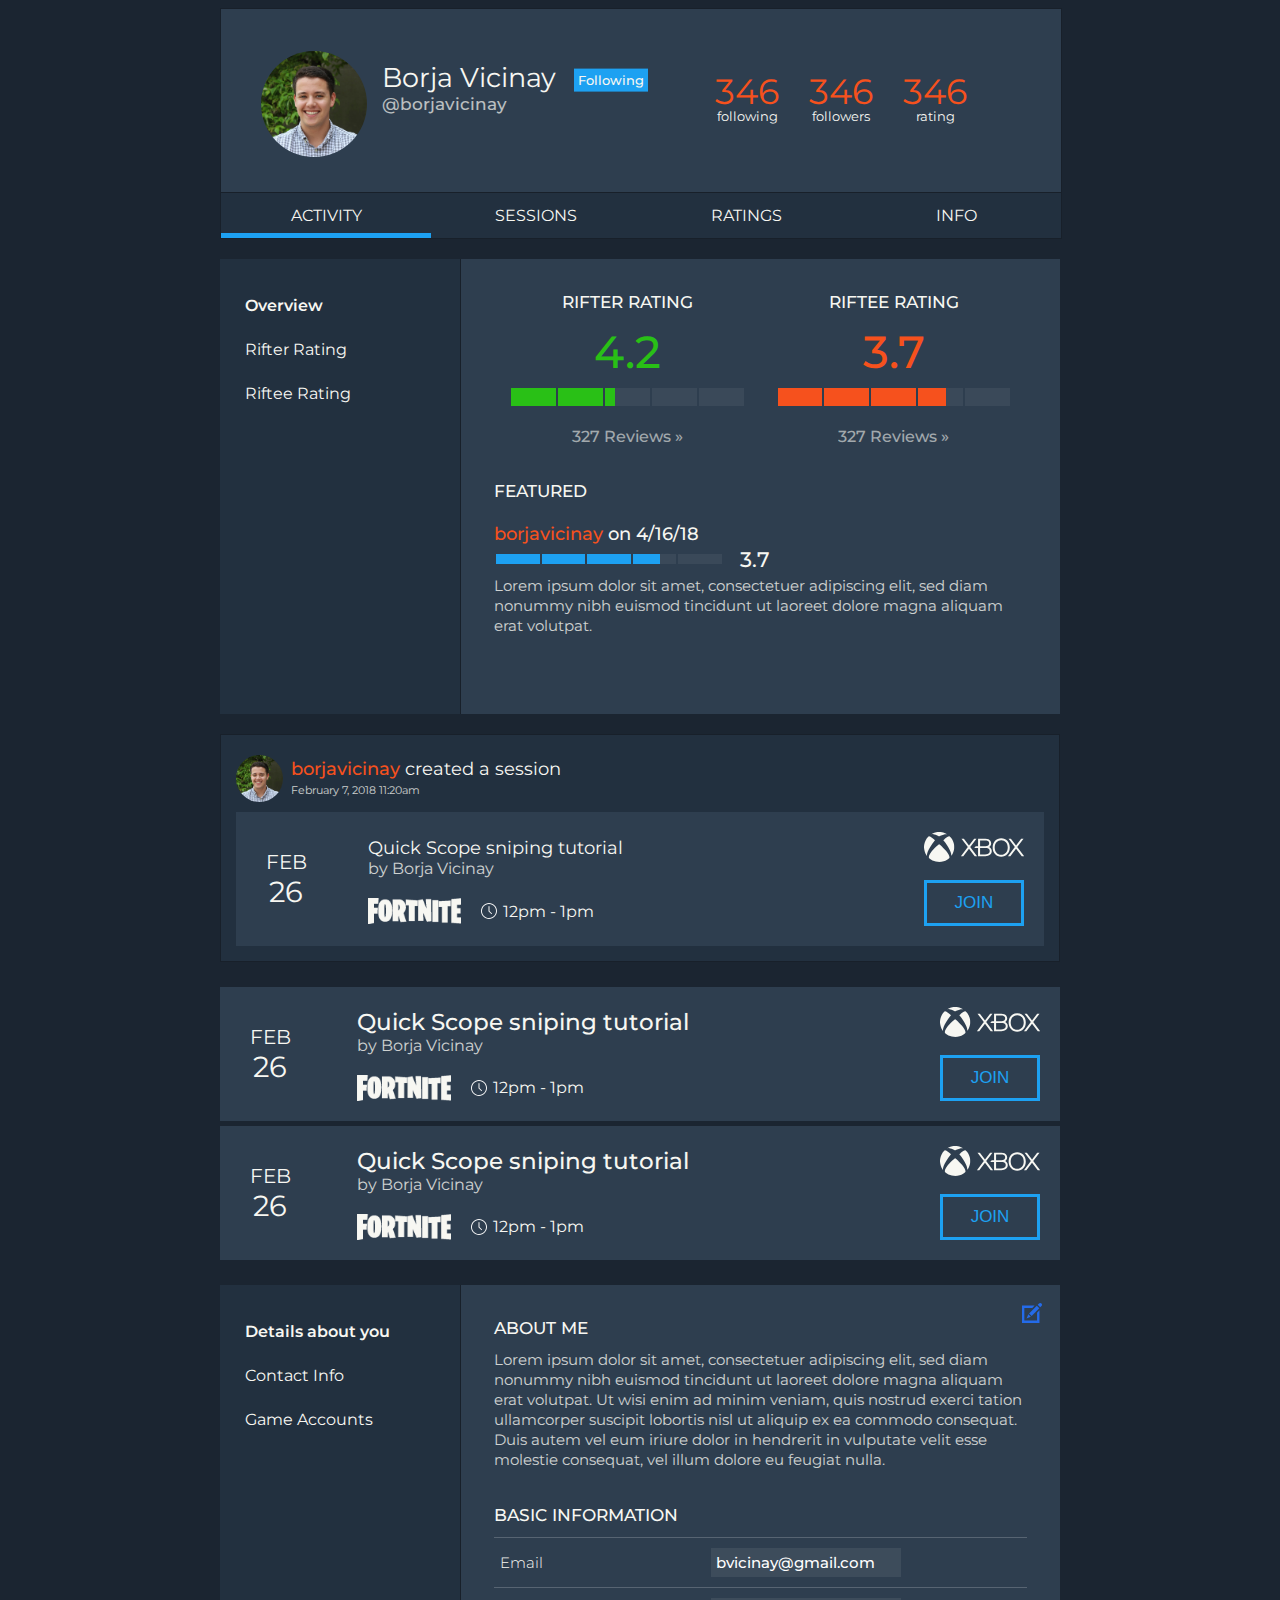
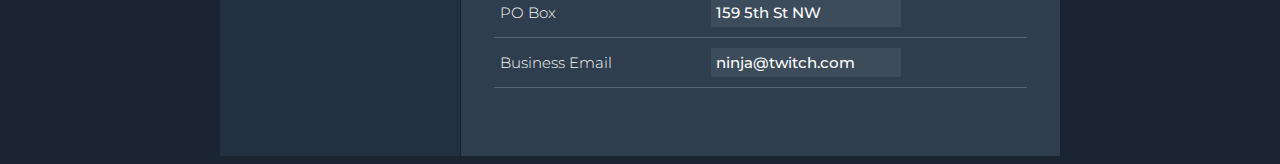
==== commit 2895907f: "Added save/cancel buttons for edit profile. Javascript Fixes" ====
--- a/profile/profile.html
+++ b/profile/profile.html
@@ -177,7 +177,7 @@
                 <tbody>
                     <tr>
                         <td>Date of Birth</td>
-                        <td><input type="text" value="04/16/1998"></td>
+                        <td><input type="date" value="1998-04-16"></td>
                     </tr>
                     <tr>
                         <td>Age</td>
@@ -185,7 +185,12 @@
                     </tr>
                     <tr>
                         <td>Gender</td>
-                        <td><input type="text" value="Male"></td>
+                        <td>
+                          <select>
+                              <option>Male</option> 
+                              <option>Female</option>            
+                          </select>
+                        </td>
                     </tr>
                     <tr>
                         <td>Time Zone</td>
--- a/profile/profile.css
+++ b/profile/profile.css
@@ -208,23 +208,24 @@
 table td:first-child {
     font-weight: 300;
 }
-table td input {
-    font-weight: 500;
-    background-color: transparent;
+table td input, table td select {
+    font-weight: 500;
     display: inline;
     font-size: 15px;
     color: white;
     font-family: "Montserrat", sans-serif;
-    width: 120px;
+    width: 180px;
     padding: 5px;
 }
 table .not-editable {
-    padding: 10px 6px;
-    
-    
-}
-table td input:enabled {
-    background-color: #ffffff12;
+    padding: 10px 6px;    
+}
+
+table td input:disabled, table td select:disabled {
+    background-color: transparent;
+}
+table td input:enabled, table td select:enabled {
+    background-color: #3d4c5b;
 }
 
 .hide {
@@ -489,3 +490,27 @@
     text-decoration: none;
     
 }
+.submit-changes {
+    display: block;
+    width: 100%;
+    text-align: center; 
+    margin-top: 20px;
+}
+.submit-changes button {
+    padding: 2px;
+    padding: 3px 8px;
+    font-size: 16px;
+    cursor: pointer;
+    margin: 0px 3px;
+    text-transform:capitalize;
+}
+.submit-changes button.save {
+    background-color: #F7F7F2;    
+}
+.submit-changes button.cancel {
+    background-color: transparent;
+    border: 1px #F7F7F2 solid;
+    color: #F7F7F2;
+}
+
+
